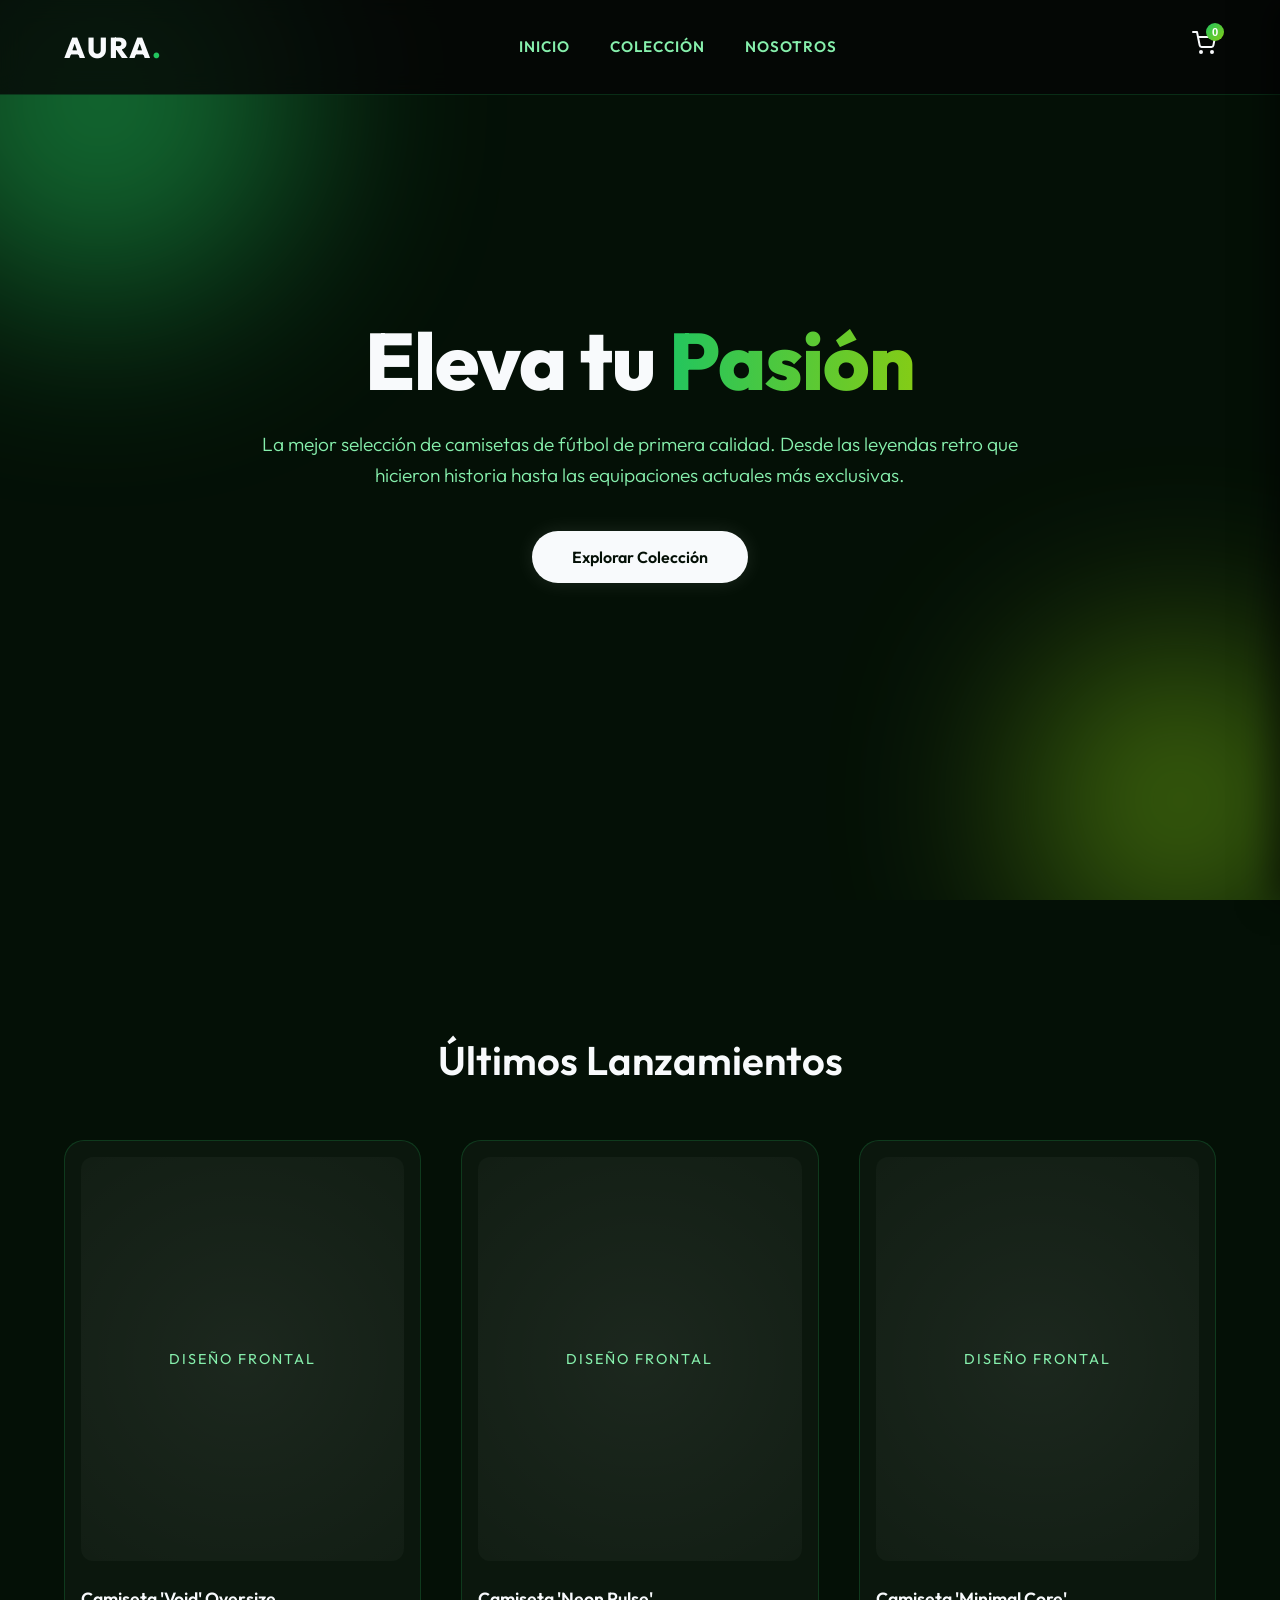
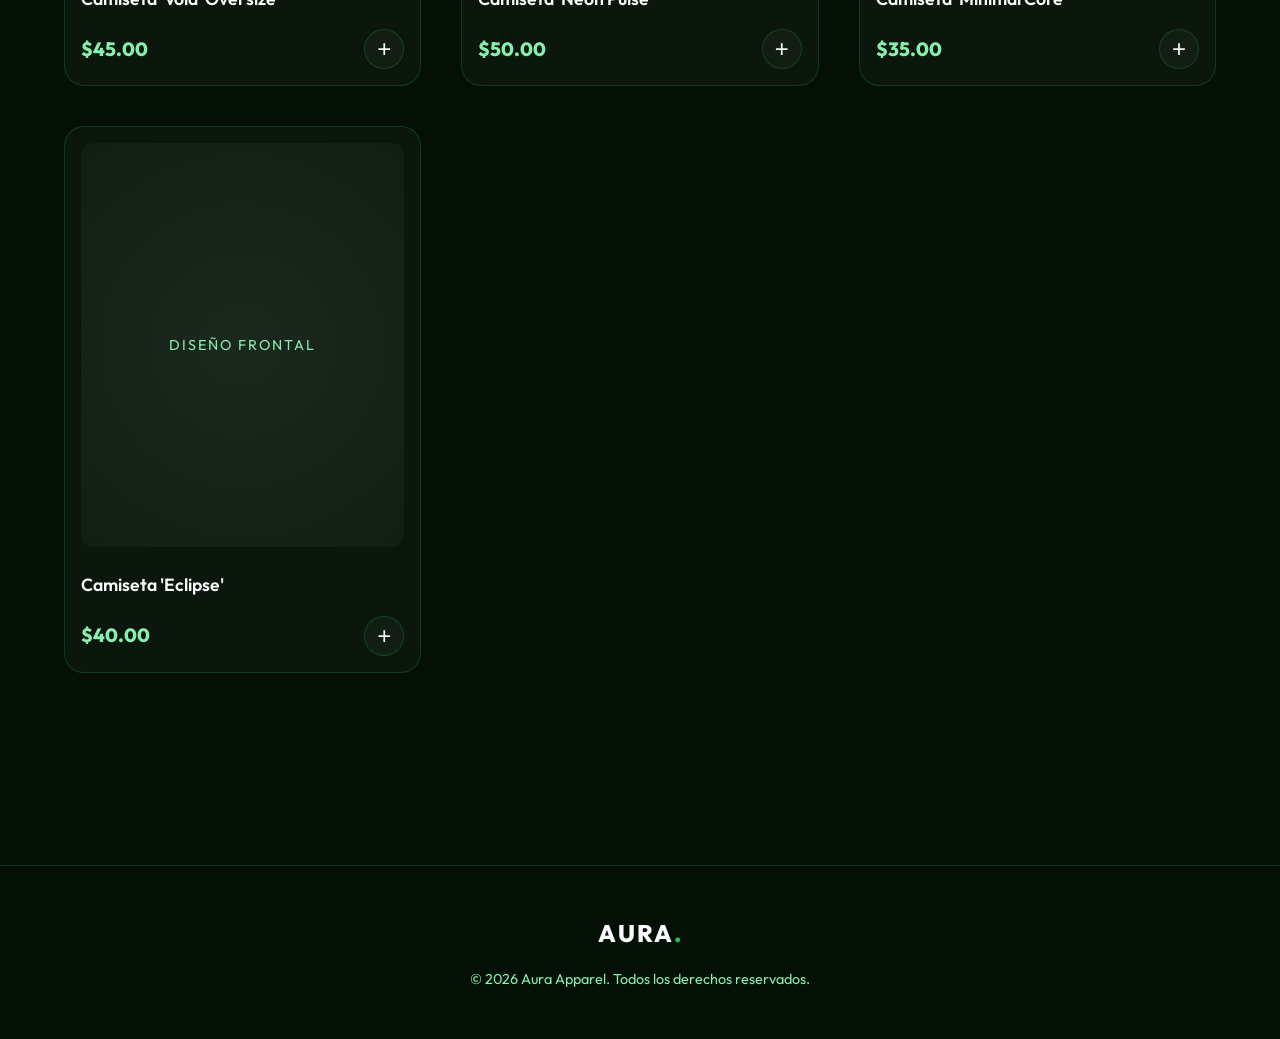
==== index.html @ 898a999e "Initial commit" ====
<!DOCTYPE html>
<html lang="es">
<head>
    <meta charset="UTF-8">
    <meta name="viewport" content="width=device-width, initial-scale=1.0">
    <title>AURA | Camisetas Premium</title>
    <meta name="description" content="Descubre nuestra colección de camisetas exclusivas con diseños únicos.">
    <!-- Google Fonts: Outfit -->
    <link rel="preconnect" href="https://fonts.googleapis.com">
    <link rel="preconnect" href="https://fonts.gstatic.com" crossorigin>
    <link href="https://fonts.googleapis.com/css2?family=Outfit:wght@300;400;600;800&display=swap" rel="stylesheet">
    <link rel="stylesheet" href="styles.css">
</head>
<body>

    <!-- Navbar -->
    <nav class="navbar">
        <div class="logo">AURA<span>.</span></div>
        <ul class="nav-links">
            <li><a href="#home">Inicio</a></li>
            <li><a href="#collection">Colección</a></li>
            <li><a href="#about">Nosotros</a></li>
        </ul>
        <div class="cart">
            <button id="cart-btn" class="cart-btn">
                <svg width="24" height="24" viewBox="0 0 24 24" fill="none" stroke="currentColor" stroke-width="2" stroke-linecap="round" stroke-linejoin="round">
                    <circle cx="9" cy="21" r="1"></circle>
                    <circle cx="20" cy="21" r="1"></circle>
                    <path d="M1 1h4l2.68 13.39a2 2 0 0 0 2 1.61h9.72a2 2 0 0 0 2-1.61L23 6H6"></path>
                </svg>
                <span id="cart-badge" class="badge">0</span>
            </button>
        </div>
    </nav>

    <!-- Hero Section -->
    <header id="home" class="hero">
        <div class="hero-content">
            <h1>Eleva tu <span>Pasión</span></h1>
            <p>La mejor selección de camisetas de fútbol de primera calidad. Desde las leyendas retro que hicieron historia hasta las equipaciones actuales más exclusivas.</p>
            <button class="cta-btn">Explorar Colección</button>
        </div>
        <div class="hero-background">
            <div class="glow-orb orb-1"></div>
            <div class="glow-orb orb-2"></div>
        </div>
    </header>

    <!-- Collection Section -->
    <section id="collection" class="collection">
        <h2>Últimos Lanzamientos</h2>
        <div class="grid">
            
            <!-- Product Card 1 -->
            <article class="product-card">
                <a href="producto.html?id=1" class="product-link">
                    <div class="product-image-placeholder">
                        <span>Diseño frontal</span>
                    </div>
                </a>
                <div class="product-info">
                    <a href="producto.html?id=1" class="product-link"><h3>Camiseta 'Void' Oversize</h3></a>
                    <div class="price-row">
                        <span class="price">$45.00</span>
                        <button class="add-btn add-to-cart-btn" data-name="Camiseta 'Void' Oversize" data-price="45.00">+</button>
                    </div>
                </div>
            </article>

            <!-- Product Card 2 -->
            <article class="product-card">
                <a href="producto.html?id=2" class="product-link">
                    <div class="product-image-placeholder">
                        <span>Diseño frontal</span>
                    </div>
                </a>
                <div class="product-info">
                    <a href="producto.html?id=2" class="product-link"><h3>Camiseta 'Neon Pulse'</h3></a>
                    <div class="price-row">
                        <span class="price">$50.00</span>
                        <button class="add-btn add-to-cart-btn" data-name="Camiseta 'Neon Pulse'" data-price="50.00">+</button>
                    </div>
                </div>
            </article>

            <!-- Product Card 3 -->
            <article class="product-card">
                <a href="producto.html?id=3" class="product-link">
                    <div class="product-image-placeholder">
                        <span>Diseño frontal</span>
                    </div>
                </a>
                <div class="product-info">
                    <a href="producto.html?id=3" class="product-link"><h3>Camiseta 'Minimal Core'</h3></a>
                    <div class="price-row">
                        <span class="price">$35.00</span>
                        <button class="add-btn add-to-cart-btn" data-name="Camiseta 'Minimal Core'" data-price="35.00">+</button>
                    </div>
                </div>
            </article>

            <!-- Product Card 4 -->
            <article class="product-card">
                <a href="producto.html?id=4" class="product-link">
                    <div class="product-image-placeholder">
                        <span>Diseño frontal</span>
                    </div>
                </a>
                <div class="product-info">
                    <a href="producto.html?id=4" class="product-link"><h3>Camiseta 'Eclipse'</h3></a>
                    <div class="price-row">
                        <span class="price">$40.00</span>
                        <button class="add-btn add-to-cart-btn" data-name="Camiseta 'Eclipse'" data-price="40.00">+</button>
                    </div>
                </div>
            </article>

        </div>
    </section>

    <!-- Footer -->
    <footer class="footer">
        <div class="footer-content">
            <div class="footer-logo">AURA<span>.</span></div>
            <p>&copy; 2026 Aura Apparel. Todos los derechos reservados.</p>
        </div>
    </footer>

    <!-- Cart Sidebar -->
    <div id="cart-overlay" class="cart-overlay"></div>
    <div id="cart-sidebar" class="cart-sidebar">
        <div class="cart-header">
            <h2>Tu Carrito</h2>
            <button id="close-cart" class="close-btn">&times;</button>
        </div>
        <div class="cart-items" id="cart-items">
            <!-- Items injected via JS -->
        </div>
        <div class="cart-footer">
            <div class="cart-total">
                <span>Total:</span>
                <span id="cart-total-price">$0.00</span>
            </div>
            <button class="checkout-btn">Finalizar Compra</button>
        </div>
    </div>

    <script src="cart.js"></script>
</body>
</html>
---- styles.css ----
/* CSS Reset & Variables */
:root {
    --bg-color: #041006; /* Dark green background */
    --text-main: #f8fafc;
    --text-muted: #86efac; /* Light greenish text */
    --accent-1: #22c55e; /* Grass Green */
    --accent-2: #84cc16; /* Pitch Lime Green */
    --glass-bg: rgba(255, 255, 255, 0.03);
    --glass-border: rgba(34, 197, 94, 0.2); /* Greenish glass border */
    --card-hover: rgba(34, 197, 94, 0.08);
    --font-main: 'Outfit', sans-serif;
}

* {
    margin: 0;
    padding: 0;
    box-sizing: border-box;
}

html {
    scroll-behavior: smooth;
}

body {
    background-color: var(--bg-color);
    color: var(--text-main);
    font-family: var(--font-main);
    overflow-x: hidden;
    line-height: 1.6;
}

/* Navbar */
.navbar {
    position: fixed;
    top: 0;
    width: 100%;
    display: flex;
    justify-content: space-between;
    align-items: center;
    padding: 1.5rem 5%;
    background: rgba(5, 5, 5, 0.8);
    backdrop-filter: blur(12px);
    -webkit-backdrop-filter: blur(12px);
    border-bottom: 1px solid var(--glass-border);
    z-index: 1000;
    transition: all 0.3s ease;
}

.logo {
    font-size: 1.8rem;
    font-weight: 800;
    letter-spacing: 2px;
}

.logo span {
    color: var(--accent-1);
}

.nav-links {
    display: flex;
    list-style: none;
    gap: 2.5rem;
}

.nav-links a {
    color: var(--text-muted);
    text-decoration: none;
    font-weight: 600;
    font-size: 0.95rem;
    transition: color 0.3s ease;
    text-transform: uppercase;
    letter-spacing: 1px;
}

.nav-links a:hover {
    color: var(--text-main);
}

.cart-btn {
    background: transparent;
    border: none;
    color: var(--text-main);
    cursor: pointer;
    position: relative;
    transition: transform 0.3s ease;
}

.cart-btn:hover {
    transform: scale(1.1);
}

.badge {
    position: absolute;
    top: -8px;
    right: -8px;
    background: linear-gradient(135deg, var(--accent-1), var(--accent-2));
    color: white;
    font-size: 0.7rem;
    font-weight: bold;
    height: 18px;
    width: 18px;
    border-radius: 50%;
    display: flex;
    align-items: center;
    justify-content: center;
}

/* Hero Section */
.hero {
    position: relative;
    height: 100vh;
    display: flex;
    align-items: center;
    justify-content: center;
    text-align: center;
    padding: 0 5%;
    overflow: hidden;
}

.hero-content {
    position: relative;
    z-index: 2;
    max-width: 800px;
}

.hero h1 {
    font-size: 5rem;
    font-weight: 800;
    line-height: 1.1;
    margin-bottom: 1.5rem;
    letter-spacing: -1px;
}

.hero h1 span {
    background: linear-gradient(to right, var(--accent-1), var(--accent-2));
    -webkit-background-clip: text;
    -webkit-text-fill-color: transparent;
}

.hero p {
    font-size: 1.2rem;
    color: var(--text-muted);
    margin-bottom: 2.5rem;
    font-weight: 300;
}

.cta-btn {
    background: var(--text-main);
    color: var(--bg-color);
    border: none;
    padding: 1rem 2.5rem;
    font-size: 1rem;
    font-weight: 600;
    border-radius: 50px;
    cursor: pointer;
    font-family: var(--font-main);
    transition: all 0.3s ease;
    box-shadow: 0 0 20px rgba(255, 255, 255, 0.1);
}

.cta-btn:hover {
    transform: translateY(-3px);
    box-shadow: 0 10px 30px rgba(255, 255, 255, 0.2);
    background: linear-gradient(135deg, var(--accent-1), var(--accent-2));
    color: white;
}

/* Ambient Background Glows */
.hero-background {
    position: absolute;
    top: 0;
    left: 0;
    width: 100%;
    height: 100%;
    z-index: 1;
    overflow: hidden;
    pointer-events: none;
}

.glow-orb {
    position: absolute;
    border-radius: 50%;
    filter: blur(100px);
    opacity: 0.5;
    animation: float 10s infinite alternate;
}

.orb-1 {
    width: 400px;
    height: 400px;
    background: var(--accent-1);
    top: -100px;
    left: -100px;
}

.orb-2 {
    width: 300px;
    height: 300px;
    background: var(--accent-2);
    bottom: -50px;
    right: -50px;
    animation-delay: -5s;
}

@keyframes float {
    0% { transform: translate(0, 0) scale(1); }
    100% { transform: translate(30px, 50px) scale(1.1); }
}

/* Collection Section */
.collection {
    padding: 8rem 5%;
    position: relative;
    z-index: 2;
}

.collection h2 {
    font-size: 2.5rem;
    margin-bottom: 3rem;
    text-align: center;
    font-weight: 600;
}

.grid {
    display: grid;
    grid-template-columns: repeat(auto-fit, minmax(280px, 1fr));
    gap: 2.5rem;
    max-width: 1200px;
    margin: 0 auto;
}

/* Product Card */
.product-card {
    background: var(--glass-bg);
    border: 1px solid var(--glass-border);
    border-radius: 20px;
    padding: 1rem;
    transition: all 0.4s cubic-bezier(0.175, 0.885, 0.32, 1.275);
    display: flex;
    flex-direction: column;
}

.product-card:hover {
    transform: translateY(-10px);
    background: var(--card-hover);
    box-shadow: 0 20px 40px rgba(0, 0, 0, 0.5), 0 0 20px rgba(99, 102, 241, 0.1);
    border-color: rgba(255, 255, 255, 0.15);
}

.product-image-placeholder {
    width: 100%;
    aspect-ratio: 4/5;
    background: rgba(255, 255, 255, 0.02);
    border-radius: 12px;
    display: flex;
    align-items: center;
    justify-content: center;
    margin-bottom: 1.5rem;
    position: relative;
    overflow: hidden;
}

/* Subtle gradient animation for the placeholder to make it look premium */
.product-image-placeholder::before {
    content: '';
    position: absolute;
    top: -50%;
    left: -50%;
    width: 200%;
    height: 200%;
    background: radial-gradient(circle, rgba(255,255,255,0.05) 0%, transparent 60%);
    animation: rotate 15s linear infinite;
}

@keyframes rotate {
    0% { transform: rotate(0deg); }
    100% { transform: rotate(360deg); }
}

.product-image-placeholder span {
    color: var(--text-muted);
    font-size: 0.9rem;
    letter-spacing: 2px;
    text-transform: uppercase;
    position: relative;
    z-index: 2;
}

.product-info {
    display: flex;
    flex-direction: column;
    flex-grow: 1;
    justify-content: space-between;
}

.product-info h3 {
    font-size: 1.1rem;
    font-weight: 600;
    margin-bottom: 1rem;
}

.price-row {
    display: flex;
    justify-content: space-between;
    align-items: center;
    margin-top: auto;
}

.price {
    font-size: 1.2rem;
    font-weight: 800;
    color: var(--text-muted);
}

.add-btn {
    background: var(--glass-bg);
    border: 1px solid var(--glass-border);
    color: var(--text-main);
    width: 40px;
    height: 40px;
    border-radius: 50%;
    font-size: 1.5rem;
    display: flex;
    align-items: center;
    justify-content: center;
    cursor: pointer;
    transition: all 0.3s ease;
}

.product-card:hover .add-btn {
    background: var(--text-main);
    color: var(--bg-color);
}

/* Footer */
.footer {
    border-top: 1px solid var(--glass-border);
    padding: 3rem 5%;
    text-align: center;
    margin-top: 4rem;
}

.footer-content {
    display: flex;
    flex-direction: column;
    align-items: center;
    gap: 1rem;
}

.footer-logo {
    font-size: 1.5rem;
    font-weight: 800;
    letter-spacing: 2px;
}

.footer-logo span {
    color: var(--accent-1);
}

.footer p {
    color: var(--text-muted);
    font-size: 0.9rem;
}

/* Responsive */
@media (max-width: 768px) {
    .hero h1 {
        font-size: 3.5rem;
    }
    
    .nav-links {
        display: none; /* simple mobile hide for now */
    }
}

a.product-link {
    text-decoration: none;
    color: inherit;
    display: block;
}

/* Product Detail Page */
.product-detail-section {
    padding: 8rem 5% 4rem;
    max-width: 1200px;
    margin: 0 auto;
    display: grid;
    grid-template-columns: 1fr 1fr;
    gap: 4rem;
}

.product-gallery {
    display: flex;
    flex-direction: column;
    gap: 1rem;
}

.main-image {
    width: 100%;
    aspect-ratio: 4/5;
    background: var(--glass-bg);
    border: 1px solid var(--glass-border);
    border-radius: 20px;
    display: flex;
    align-items: center;
    justify-content: center;
    position: relative;
    overflow: hidden;
}

.main-image::before {
    content: '';
    position: absolute;
    top: -50%;
    left: -50%;
    width: 200%;
    height: 200%;
    background: radial-gradient(circle, rgba(34,197,94,0.05) 0%, transparent 60%);
    animation: rotate 15s linear infinite;
}

.main-image span {
    position: relative;
    z-index: 2;
    color: var(--text-muted);
    font-size: 1.5rem;
    text-transform: uppercase;
    letter-spacing: 2px;
}

.thumbnail-strip {
    display: flex;
    gap: 1rem;
}

.thumbnail {
    flex: 1;
    aspect-ratio: 1;
    background: var(--glass-bg);
    border: 1px solid var(--glass-border);
    border-radius: 10px;
    cursor: pointer;
    transition: all 0.3s ease;
    display: flex;
    align-items: center;
    justify-content: center;
    color: var(--text-muted);
    font-size: 0.8rem;
    text-transform: uppercase;
}

.thumbnail.active, .thumbnail:hover {
    border-color: var(--accent-1);
    background: rgba(34, 197, 94, 0.1);
    color: var(--text-main);
}

.product-details {
    display: flex;
    flex-direction: column;
}

.product-details h1 {
    font-size: 2.5rem;
    margin-bottom: 0.5rem;
    line-height: 1.2;
}

.product-details .price {
    font-size: 2rem;
    color: var(--accent-1);
    margin-bottom: 2rem;
    font-weight: 800;
}

.product-details .description {
    color: var(--text-muted);
    margin-bottom: 2rem;
    font-size: 1.1rem;
}

.size-selector {
    margin-bottom: 2.5rem;
}

.size-selector h3 {
    margin-bottom: 1rem;
    font-size: 1.1rem;
    font-weight: 600;
}

.size-options {
    display: flex;
    gap: 1rem;
}

.size-btn {
    width: 50px;
    height: 50px;
    border-radius: 10px;
    background: var(--glass-bg);
    border: 1px solid var(--glass-border);
    color: var(--text-main);
    font-size: 1.1rem;
    font-weight: 600;
    cursor: pointer;
    transition: all 0.3s ease;
    font-family: var(--font-main);
}

.size-btn:hover {
    border-color: rgba(255, 255, 255, 0.3);
}

.size-btn.selected {
    background: var(--text-main);
    color: var(--bg-color);
    border-color: var(--text-main);
    box-shadow: 0 0 15px rgba(255, 255, 255, 0.2);
}

.add-to-cart-large {
    background: linear-gradient(135deg, var(--accent-1), var(--accent-2));
    color: var(--bg-color);
    border: none;
    padding: 1.2rem;
    border-radius: 50px;
    font-size: 1.2rem;
    font-weight: bold;
    cursor: pointer;
    transition: transform 0.3s ease, box-shadow 0.3s ease;
    font-family: var(--font-main);
    margin-top: auto;
}

.add-to-cart-large:hover {
    transform: translateY(-3px);
    box-shadow: 0 10px 20px rgba(34, 197, 94, 0.3);
}

.add-to-cart-large:disabled {
    background: var(--glass-border);
    color: var(--text-muted);
    cursor: not-allowed;
    transform: none;
    box-shadow: none;
}

@media (max-width: 768px) {
    .product-detail-section {
        grid-template-columns: 1fr;
        gap: 2rem;
        padding-top: 6rem;
    }
}

/* Cart Sidebar */
.cart-overlay {
    position: fixed;
    top: 0;
    left: 0;
    width: 100%;
    height: 100%;
    background: rgba(0, 0, 0, 0.5);
    backdrop-filter: blur(5px);
    -webkit-backdrop-filter: blur(5px);
    z-index: 1000;
    opacity: 0;
    visibility: hidden;
    transition: all 0.3s ease;
}

.cart-overlay.active {
    opacity: 1;
    visibility: visible;
}

.cart-sidebar {
    position: fixed;
    top: 0;
    right: -400px;
    width: 100%;
    max-width: 400px;
    height: 100vh;
    background: var(--bg-color);
    border-left: 1px solid var(--glass-border);
    z-index: 1001;
    padding: 2rem;
    display: flex;
    flex-direction: column;
    transition: right 0.4s cubic-bezier(0.175, 0.885, 0.32, 1.275);
    box-shadow: -10px 0 30px rgba(0, 0, 0, 0.5);
}

.cart-sidebar.active {
    right: 0;
}

.cart-header {
    display: flex;
    justify-content: space-between;
    align-items: center;
    margin-bottom: 1.5rem;
    padding-bottom: 1rem;
    border-bottom: 1px solid var(--glass-border);
}

.close-btn {
    background: none;
    border: none;
    color: var(--text-muted);
    font-size: 2.5rem;
    line-height: 1;
    cursor: pointer;
    transition: color 0.3s ease;
}

.close-btn:hover {
    color: var(--accent-2);
}

.cart-items {
    flex-grow: 1;
    overflow-y: auto;
    display: flex;
    flex-direction: column;
    gap: 1rem;
    padding-right: 0.5rem;
}

.cart-items::-webkit-scrollbar {
    width: 6px;
}
.cart-items::-webkit-scrollbar-thumb {
    background: var(--glass-border);
    border-radius: 10px;
}

.empty-cart {
    text-align: center;
    color: var(--text-muted);
    margin-top: 2rem;
    font-weight: 300;
}

.cart-item {
    display: flex;
    flex-direction: column;
    gap: 0.8rem;
    padding: 1rem;
    background: var(--glass-bg);
    border-radius: 12px;
    border: 1px solid var(--glass-border);
}

.cart-item-info {
    display: flex;
    justify-content: space-between;
    align-items: flex-start;
}

.cart-item-info h4 {
    font-size: 1rem;
    font-weight: 600;
    max-width: 70%;
}

.cart-item-price {
    color: var(--accent-1);
    font-weight: bold;
}

.cart-item-controls {
    display: flex;
    align-items: center;
    gap: 1rem;
}

.cart-item-controls button {
    background: rgba(255, 255, 255, 0.05);
    border: 1px solid var(--glass-border);
    color: var(--text-main);
    width: 28px;
    height: 28px;
    border-radius: 6px;
    cursor: pointer;
    display: flex;
    justify-content: center;
    align-items: center;
    transition: all 0.2s ease;
    font-weight: bold;
}

.cart-item-controls button:hover {
    background: var(--text-main);
    color: var(--bg-color);
}

.cart-item-controls .remove-btn {
    margin-left: auto;
    color: var(--accent-2);
    border-color: transparent;
    background: transparent;
    font-size: 1.2rem;
}

.cart-item-controls .remove-btn:hover {
    background: rgba(236, 72, 153, 0.1);
    color: var(--accent-2);
}

.cart-footer {
    margin-top: 1.5rem;
    padding-top: 1.5rem;
    border-top: 1px solid var(--glass-border);
}

.cart-total {
    display: flex;
    justify-content: space-between;
    font-size: 1.3rem;
    font-weight: 800;
    margin-bottom: 1.5rem;
}

.checkout-btn {
    width: 100%;
    background: linear-gradient(135deg, var(--accent-1), var(--accent-2));
    color: white;
    border: none;
    padding: 1rem;
    border-radius: 50px;
    font-size: 1.1rem;
    font-weight: bold;
    cursor: pointer;
    transition: transform 0.3s ease, box-shadow 0.3s ease;
    font-family: var(--font-main);
}

.checkout-btn:hover {
    transform: translateY(-2px);
    box-shadow: 0 10px 20px rgba(99, 102, 241, 0.3);
}

/* Badge Animation */
@keyframes pop {
    0% { transform: scale(1); }
    50% { transform: scale(1.4); }
    100% { transform: scale(1); }
}
.badge.pop {
    animation: pop 0.3s ease;
}
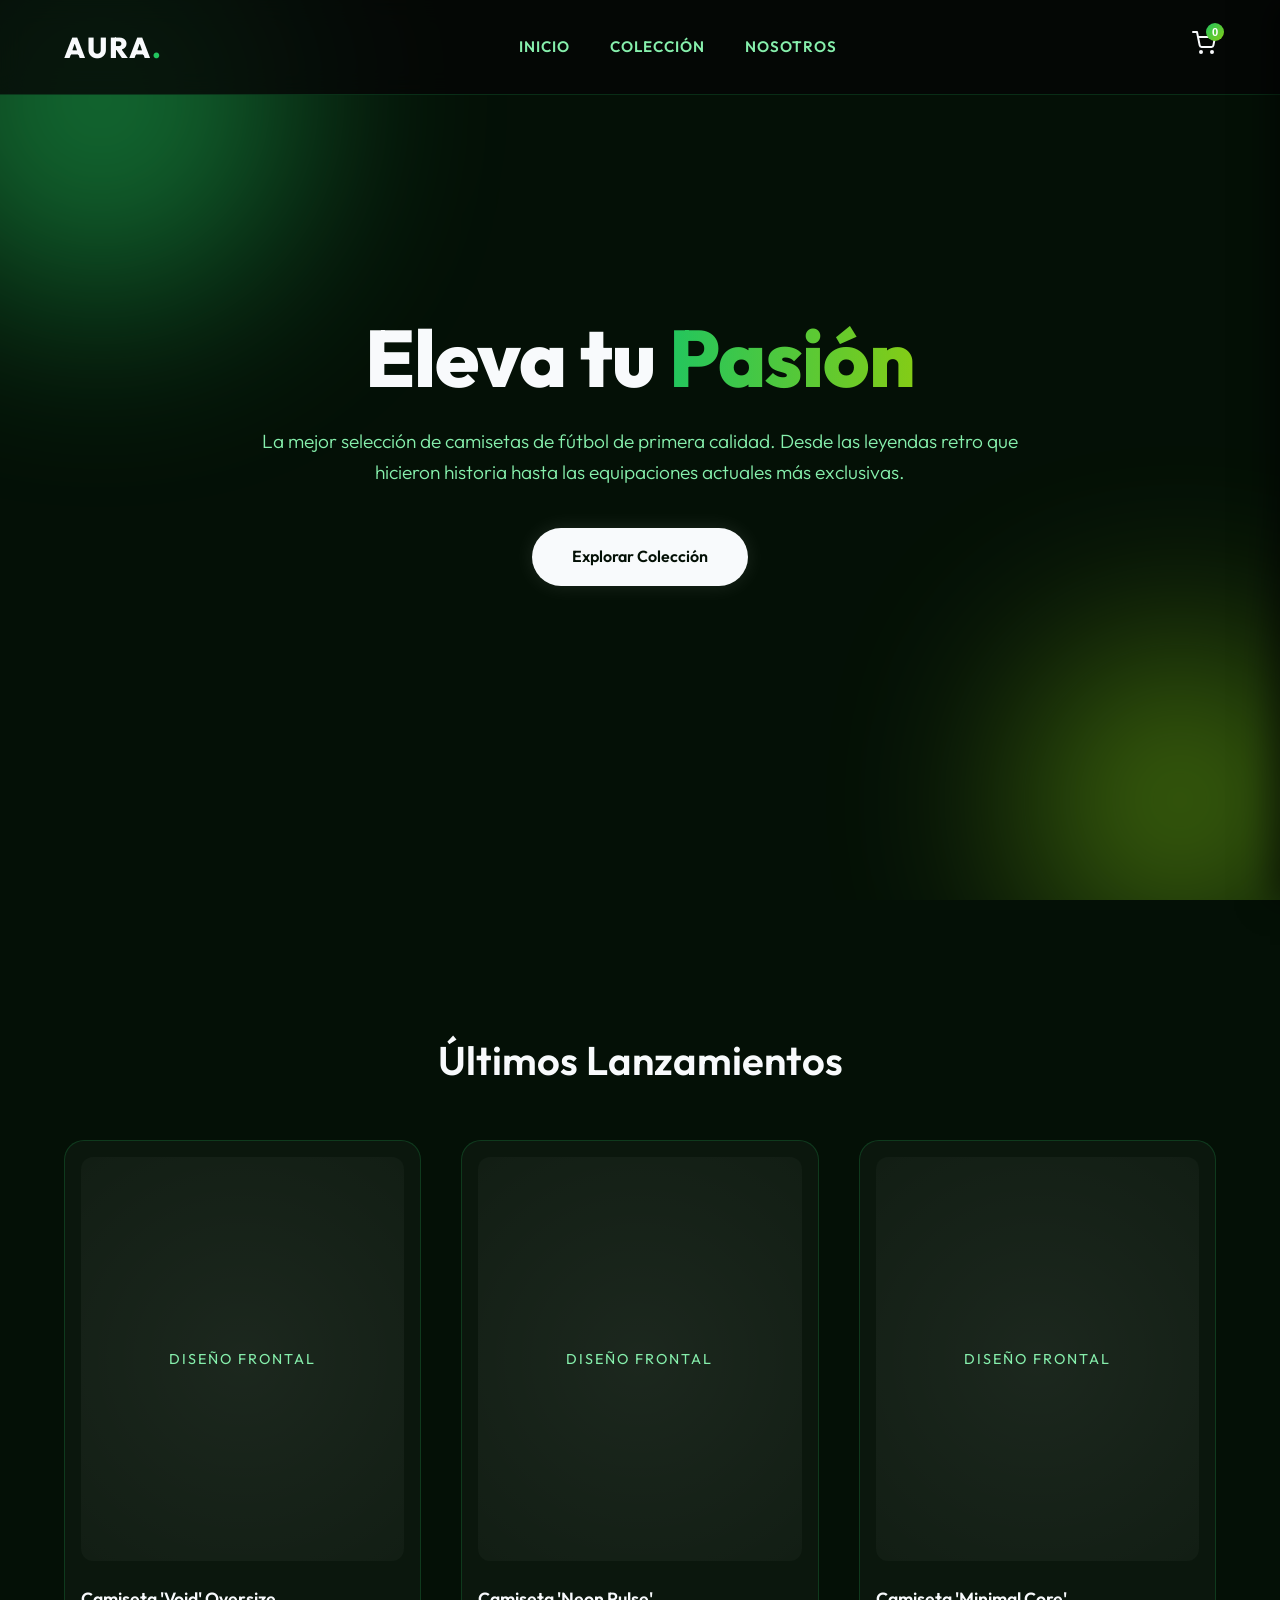
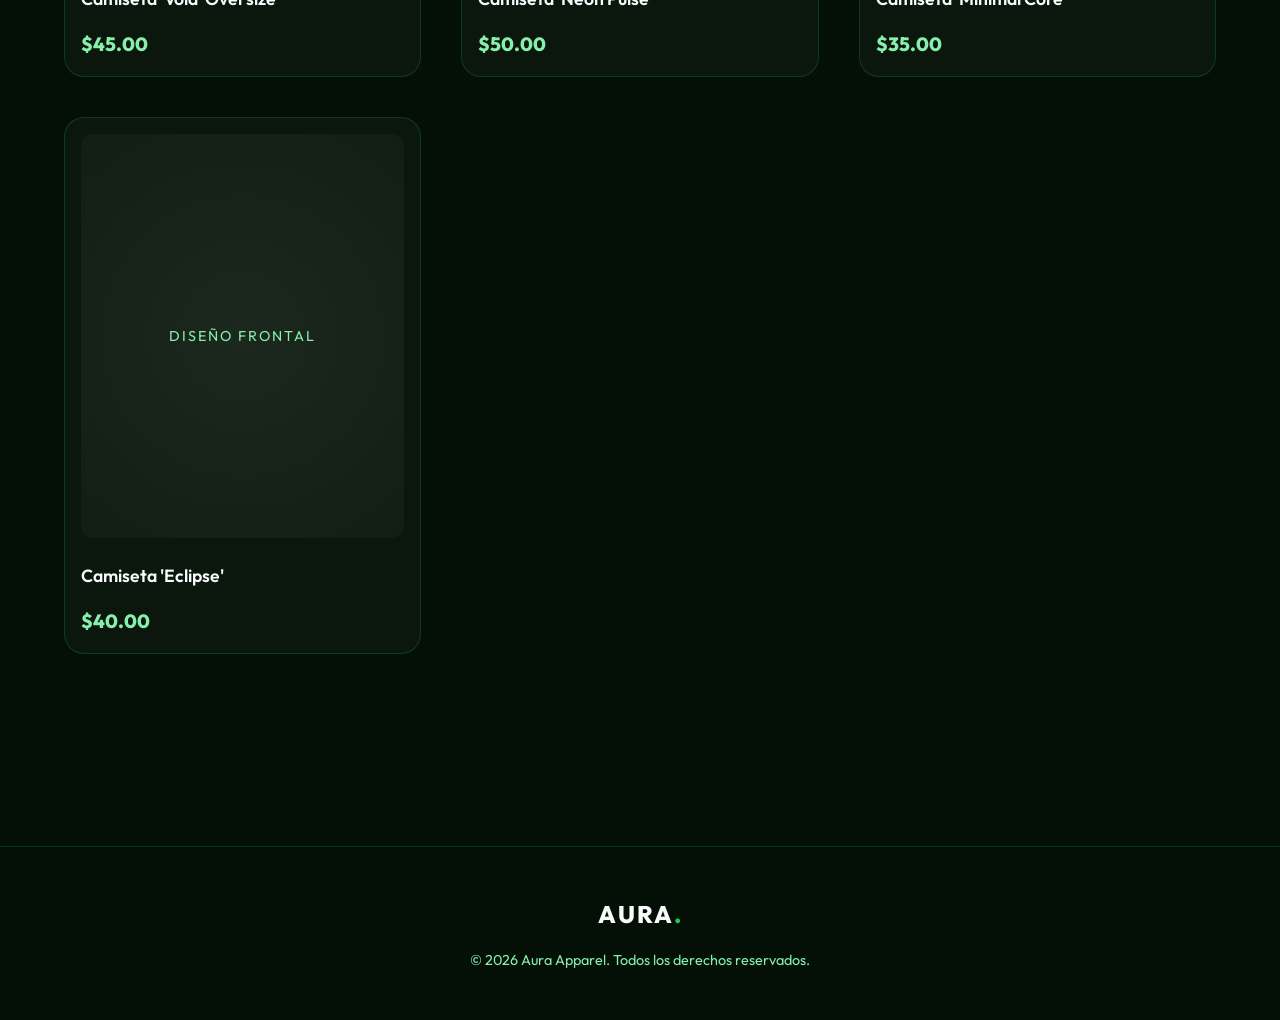
==== commit e6f698df: "actualizacion" ====
--- a/index.html
+++ b/index.html
@@ -38,7 +38,7 @@
         <div class="hero-content">
             <h1>Eleva tu <span>Pasión</span></h1>
             <p>La mejor selección de camisetas de fútbol de primera calidad. Desde las leyendas retro que hicieron historia hasta las equipaciones actuales más exclusivas.</p>
-            <button class="cta-btn">Explorar Colección</button>
+            <a href="#collection" class="cta-btn" style="text-decoration: none; display: inline-block;">Explorar Colección</a>
         </div>
         <div class="hero-background">
             <div class="glow-orb orb-1"></div>
@@ -62,7 +62,6 @@
                     <a href="producto.html?id=1" class="product-link"><h3>Camiseta 'Void' Oversize</h3></a>
                     <div class="price-row">
                         <span class="price">$45.00</span>
-                        <button class="add-btn add-to-cart-btn" data-name="Camiseta 'Void' Oversize" data-price="45.00">+</button>
                     </div>
                 </div>
             </article>
@@ -78,7 +77,6 @@
                     <a href="producto.html?id=2" class="product-link"><h3>Camiseta 'Neon Pulse'</h3></a>
                     <div class="price-row">
                         <span class="price">$50.00</span>
-                        <button class="add-btn add-to-cart-btn" data-name="Camiseta 'Neon Pulse'" data-price="50.00">+</button>
                     </div>
                 </div>
             </article>
@@ -94,7 +92,6 @@
                     <a href="producto.html?id=3" class="product-link"><h3>Camiseta 'Minimal Core'</h3></a>
                     <div class="price-row">
                         <span class="price">$35.00</span>
-                        <button class="add-btn add-to-cart-btn" data-name="Camiseta 'Minimal Core'" data-price="35.00">+</button>
                     </div>
                 </div>
             </article>
@@ -110,7 +107,6 @@
                     <a href="producto.html?id=4" class="product-link"><h3>Camiseta 'Eclipse'</h3></a>
                     <div class="price-row">
                         <span class="price">$40.00</span>
-                        <button class="add-btn add-to-cart-btn" data-name="Camiseta 'Eclipse'" data-price="40.00">+</button>
                     </div>
                 </div>
             </article>
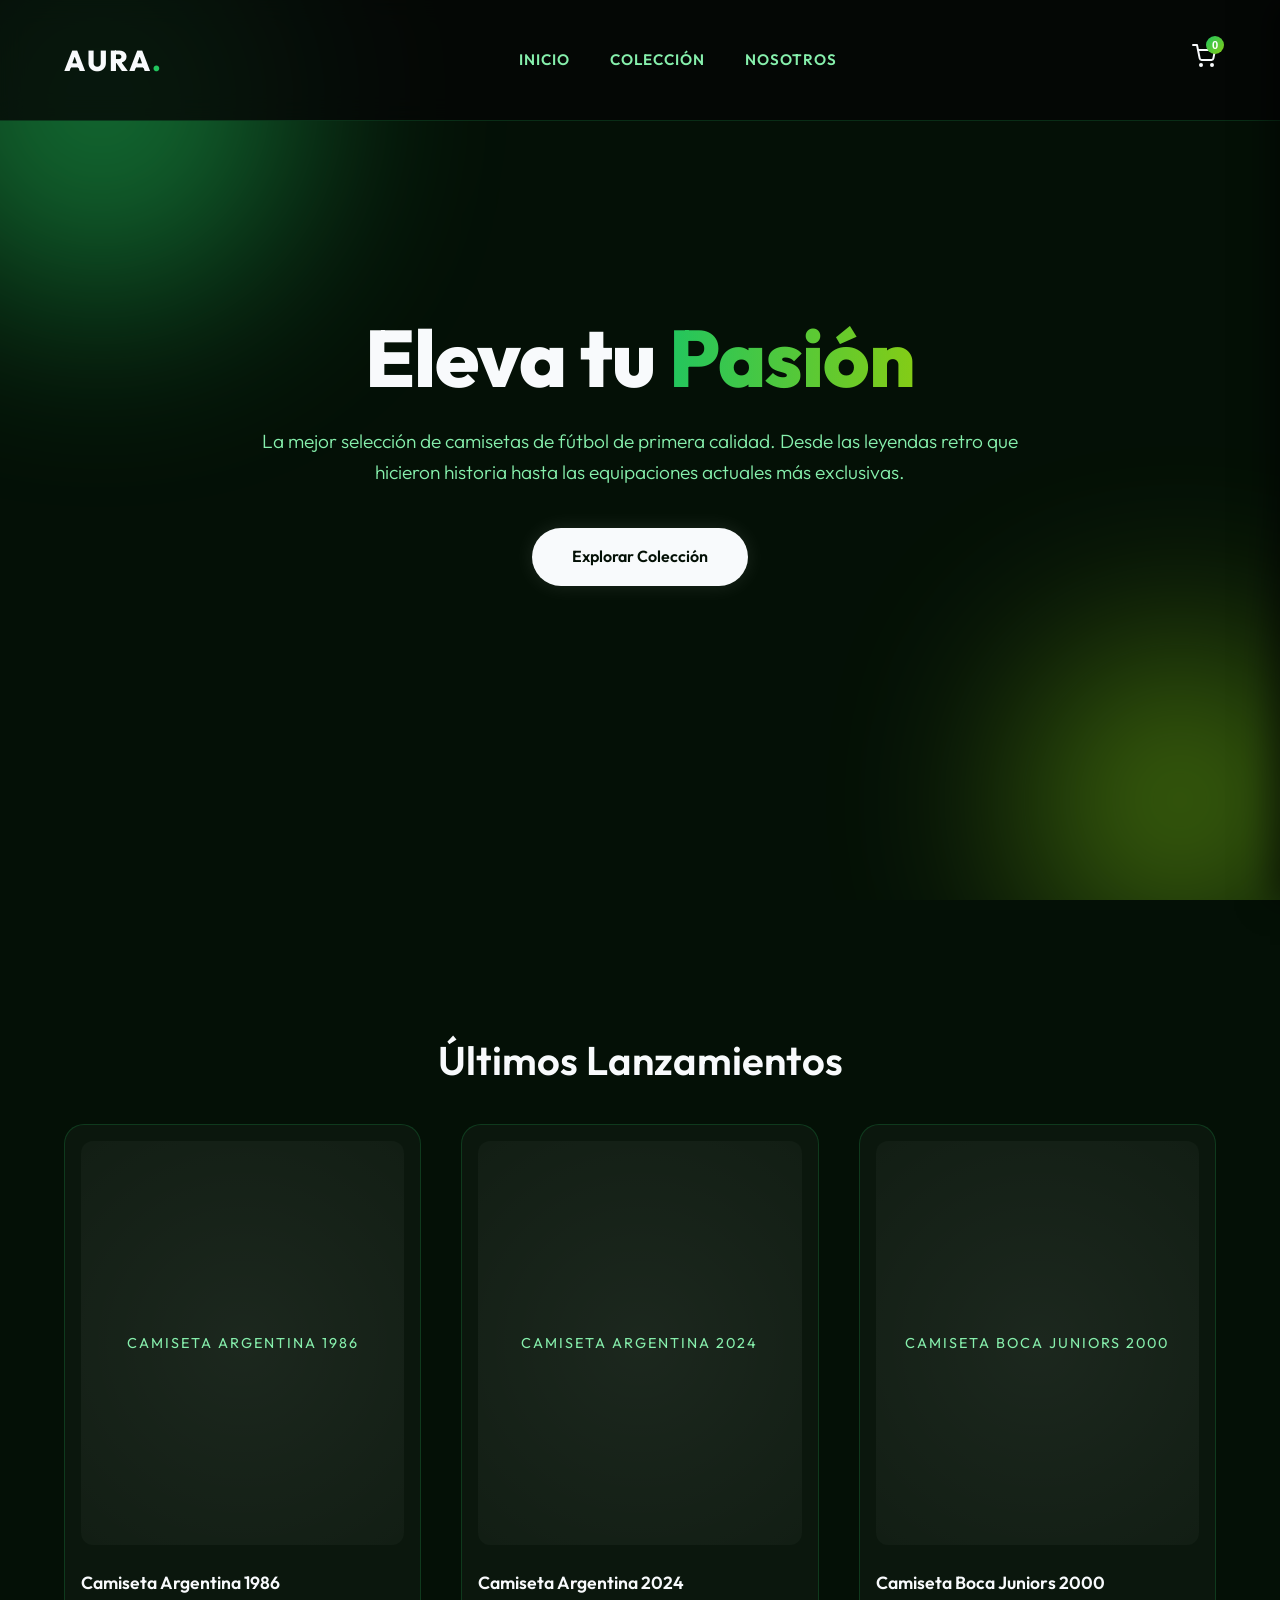
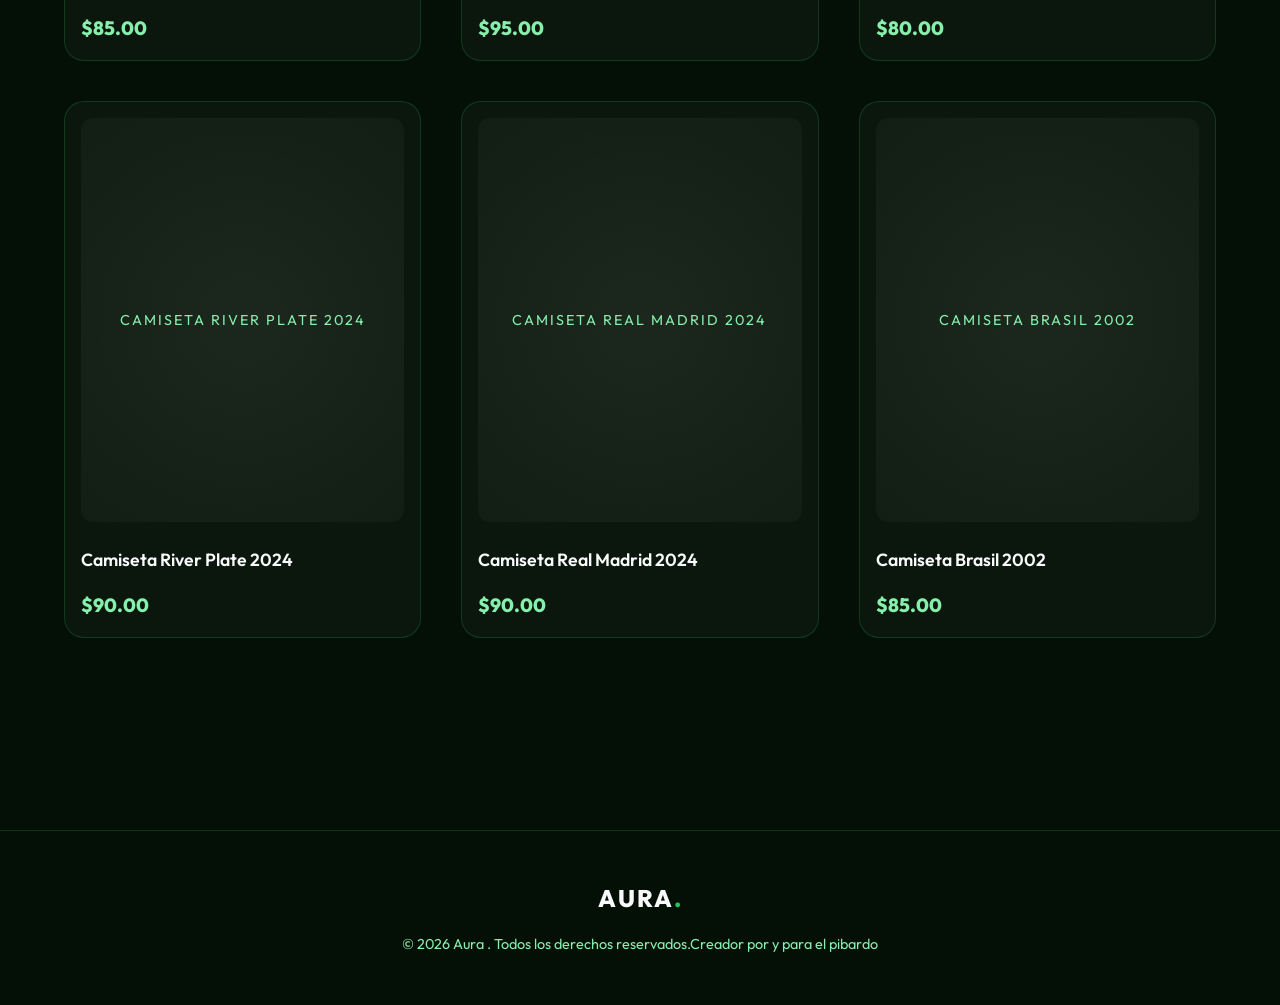
==== commit 2de437f9: "act" ====
--- a/index.html
+++ b/index.html
@@ -1,5 +1,6 @@
 <!DOCTYPE html>
 <html lang="es">
+
 <head>
     <meta charset="UTF-8">
     <meta name="viewport" content="width=device-width, initial-scale=1.0">
@@ -11,6 +12,7 @@
     <link href="https://fonts.googleapis.com/css2?family=Outfit:wght@300;400;600;800&display=swap" rel="stylesheet">
     <link rel="stylesheet" href="styles.css">
 </head>
+
 <body>
 
     <!-- Navbar -->
@@ -18,12 +20,39 @@
         <div class="logo">AURA<span>.</span></div>
         <ul class="nav-links">
             <li><a href="#home">Inicio</a></li>
-            <li><a href="#collection">Colección</a></li>
+            <li class="dropdown-parent">
+                <a href="#collection">Colección</a>
+                <div class="mega-menu">
+                    <div class="mega-menu-content">
+                        <div class="menu-column">
+                            <label for="filter-tipo">Nivel 1: Tipo</label>
+                            <select id="filter-tipo" class="nav-select">
+                                <option value="todos">Todos los tipos</option>
+                                <option value="seleccion">Selecciones Nacionales</option>
+                                <option value="liga">Equipos de Liga</option>
+                            </select>
+                        </div>
+                        <div class="menu-column">
+                            <label for="filter-pais">Nivel 2: Región/País</label>
+                            <select id="filter-pais" class="nav-select" disabled>
+                                <option value="todos">Selecciona tipo primero...</option>
+                            </select>
+                        </div>
+                        <div class="menu-column">
+                            <label for="filter-equipo">Nivel 3: Equipo</label>
+                            <select id="filter-equipo" class="nav-select" disabled>
+                                <option value="todos">Selecciona región/país primero...</option>
+                            </select>
+                        </div>
+                    </div>
+                </div>
+            </li>
             <li><a href="#about">Nosotros</a></li>
         </ul>
         <div class="cart">
             <button id="cart-btn" class="cart-btn">
-                <svg width="24" height="24" viewBox="0 0 24 24" fill="none" stroke="currentColor" stroke-width="2" stroke-linecap="round" stroke-linejoin="round">
+                <svg width="24" height="24" viewBox="0 0 24 24" fill="none" stroke="currentColor" stroke-width="2"
+                    stroke-linecap="round" stroke-linejoin="round">
                     <circle cx="9" cy="21" r="1"></circle>
                     <circle cx="20" cy="21" r="1"></circle>
                     <path d="M1 1h4l2.68 13.39a2 2 0 0 0 2 1.61h9.72a2 2 0 0 0 2-1.61L23 6H6"></path>
@@ -37,8 +66,10 @@
     <header id="home" class="hero">
         <div class="hero-content">
             <h1>Eleva tu <span>Pasión</span></h1>
-            <p>La mejor selección de camisetas de fútbol de primera calidad. Desde las leyendas retro que hicieron historia hasta las equipaciones actuales más exclusivas.</p>
-            <a href="#collection" class="cta-btn" style="text-decoration: none; display: inline-block;">Explorar Colección</a>
+            <p>La mejor selección de camisetas de fútbol de primera calidad. Desde las leyendas retro que hicieron
+                historia hasta las equipaciones actuales más exclusivas.</p>
+            <a href="#collection" class="cta-btn" style="text-decoration: none; display: inline-block;">Explorar
+                Colección</a>
         </div>
         <div class="hero-background">
             <div class="glow-orb orb-1"></div>
@@ -49,68 +80,9 @@
     <!-- Collection Section -->
     <section id="collection" class="collection">
         <h2>Últimos Lanzamientos</h2>
-        <div class="grid">
-            
-            <!-- Product Card 1 -->
-            <article class="product-card">
-                <a href="producto.html?id=1" class="product-link">
-                    <div class="product-image-placeholder">
-                        <span>Diseño frontal</span>
-                    </div>
-                </a>
-                <div class="product-info">
-                    <a href="producto.html?id=1" class="product-link"><h3>Camiseta 'Void' Oversize</h3></a>
-                    <div class="price-row">
-                        <span class="price">$45.00</span>
-                    </div>
-                </div>
-            </article>
 
-            <!-- Product Card 2 -->
-            <article class="product-card">
-                <a href="producto.html?id=2" class="product-link">
-                    <div class="product-image-placeholder">
-                        <span>Diseño frontal</span>
-                    </div>
-                </a>
-                <div class="product-info">
-                    <a href="producto.html?id=2" class="product-link"><h3>Camiseta 'Neon Pulse'</h3></a>
-                    <div class="price-row">
-                        <span class="price">$50.00</span>
-                    </div>
-                </div>
-            </article>
-
-            <!-- Product Card 3 -->
-            <article class="product-card">
-                <a href="producto.html?id=3" class="product-link">
-                    <div class="product-image-placeholder">
-                        <span>Diseño frontal</span>
-                    </div>
-                </a>
-                <div class="product-info">
-                    <a href="producto.html?id=3" class="product-link"><h3>Camiseta 'Minimal Core'</h3></a>
-                    <div class="price-row">
-                        <span class="price">$35.00</span>
-                    </div>
-                </div>
-            </article>
-
-            <!-- Product Card 4 -->
-            <article class="product-card">
-                <a href="producto.html?id=4" class="product-link">
-                    <div class="product-image-placeholder">
-                        <span>Diseño frontal</span>
-                    </div>
-                </a>
-                <div class="product-info">
-                    <a href="producto.html?id=4" class="product-link"><h3>Camiseta 'Eclipse'</h3></a>
-                    <div class="price-row">
-                        <span class="price">$40.00</span>
-                    </div>
-                </div>
-            </article>
-
+        <div class="grid" id="product-grid">
+            <!-- Products injected via JS -->
         </div>
     </section>
 
@@ -118,7 +90,7 @@
     <footer class="footer">
         <div class="footer-content">
             <div class="footer-logo">AURA<span>.</span></div>
-            <p>&copy; 2026 Aura Apparel. Todos los derechos reservados.</p>
+            <p>&copy; 2026 Aura . Todos los derechos reservados.Creador por y para el pibardo</p>
         </div>
     </footer>
 
@@ -142,5 +114,8 @@
     </div>
 
     <script src="cart.js"></script>
+    <script src="products.js"></script>
+    <script src="home.js"></script>
 </body>
-</html>
+
+</html>
--- a/styles.css
+++ b/styles.css
@@ -58,6 +58,7 @@
 
 .nav-links {
     display: flex;
+    align-items: center;
     list-style: none;
     gap: 2.5rem;
 }
@@ -70,10 +71,80 @@
     transition: color 0.3s ease;
     text-transform: uppercase;
     letter-spacing: 1px;
+    padding: 1.5rem 0;
+    display: inline-block;
 }
 
 .nav-links a:hover {
     color: var(--text-main);
+}
+
+/* Mega Menu */
+.dropdown-parent {
+    position: relative;
+}
+
+.mega-menu {
+    position: absolute;
+    top: 100%;
+    left: 50%;
+    transform: translateX(-50%) translateY(10px);
+    background: var(--bg-color);
+    border: 1px solid var(--glass-border);
+    border-radius: 12px;
+    padding: 1.5rem;
+    box-shadow: 0 10px 30px rgba(0,0,0,0.5);
+    opacity: 0;
+    visibility: hidden;
+    transition: all 0.3s ease;
+    min-width: 450px;
+    z-index: 100;
+}
+
+.dropdown-parent:hover .mega-menu {
+    opacity: 1;
+    visibility: visible;
+    transform: translateX(-50%) translateY(0);
+}
+
+.mega-menu-content {
+    display: flex;
+    gap: 1.5rem;
+}
+
+.menu-column {
+    flex: 1;
+    display: flex;
+    flex-direction: column;
+    gap: 0.5rem;
+}
+
+.menu-column label {
+    font-size: 0.8rem;
+    color: var(--text-muted);
+    text-transform: uppercase;
+    letter-spacing: 1px;
+    margin-bottom: 0.2rem;
+}
+
+.nav-select {
+    background: var(--glass-bg);
+    color: var(--text-main);
+    border: 1px solid var(--glass-border);
+    padding: 0.5rem;
+    border-radius: 6px;
+    font-family: var(--font-main);
+    outline: none;
+    cursor: pointer;
+}
+
+.nav-select:disabled {
+    opacity: 0.5;
+    cursor: not-allowed;
+}
+
+.nav-select option {
+    background-color: var(--bg-color);
 }
 
 .cart-btn {
@@ -216,14 +287,87 @@
 
 .collection h2 {
     font-size: 2.5rem;
-    margin-bottom: 3rem;
+    margin-bottom: 2rem;
     text-align: center;
     font-weight: 600;
+}
+
+/* Filters */
+.filters-container {
+    max-width: 1200px;
+    margin: 0 auto 3rem auto;
+    display: flex;
+    flex-wrap: wrap;
+    gap: 2rem;
+    justify-content: center;
+}
+
+.filter-group {
+    display: flex;
+    align-items: center;
+    gap: 0.5rem;
+    background: var(--glass-bg);
+    padding: 0.5rem;
+    border-radius: 50px;
+    border: 1px solid var(--glass-border);
+}
+
+.filter-label {
+    color: var(--text-muted);
+    font-weight: 600;
+    margin-left: 1rem;
+    margin-right: 0.5rem;
+}
+
+.filter-btn {
+    background: transparent;
+    border: none;
+    color: var(--text-main);
+    padding: 0.5rem 1.5rem;
+    border-radius: 50px;
+    cursor: pointer;
+    font-family: var(--font-main);
+    font-weight: 600;
+    transition: all 0.3s ease;
+}
+
+.filter-btn:hover {
+    background: rgba(255, 255, 255, 0.05);
+}
+
+.filter-btn.active {
+    background: var(--accent-1);
+    color: var(--bg-color);
+    box-shadow: 0 0 15px rgba(34, 197, 94, 0.3);
+}
+
+.filter-select {
+    background: transparent;
+    color: var(--text-main);
+    border: none;
+    font-family: var(--font-main);
+    font-weight: 600;
+    padding: 0.5rem 1rem;
+    font-size: 1rem;
+    outline: none;
+    cursor: pointer;
+    appearance: none; /* remove default arrow */
+    -webkit-appearance: none;
+    background-image: url("data:image/svg+xml;charset=UTF-8,%3csvg xmlns='http://www.w3.org/2000/svg' viewBox='0 0 24 24' fill='none' stroke='%23f8fafc' stroke-width='2' stroke-linecap='round' stroke-linejoin='round'%3e%3cpolyline points='6 9 12 15 18 9'%3e%3c/polyline%3e%3c/svg%3e");
+    background-repeat: no-repeat;
+    background-position: right 0.5rem center;
+    background-size: 1em;
+    padding-right: 2.5rem;
+}
+
+.filter-select option {
+    background-color: var(--bg-color);
+    color: var(--text-main);
 }
 
 .grid {
     display: grid;
-    grid-template-columns: repeat(auto-fit, minmax(280px, 1fr));
+    grid-template-columns: repeat(auto-fill, minmax(280px, 1fr));
     gap: 2.5rem;
     max-width: 1200px;
     margin: 0 auto;
